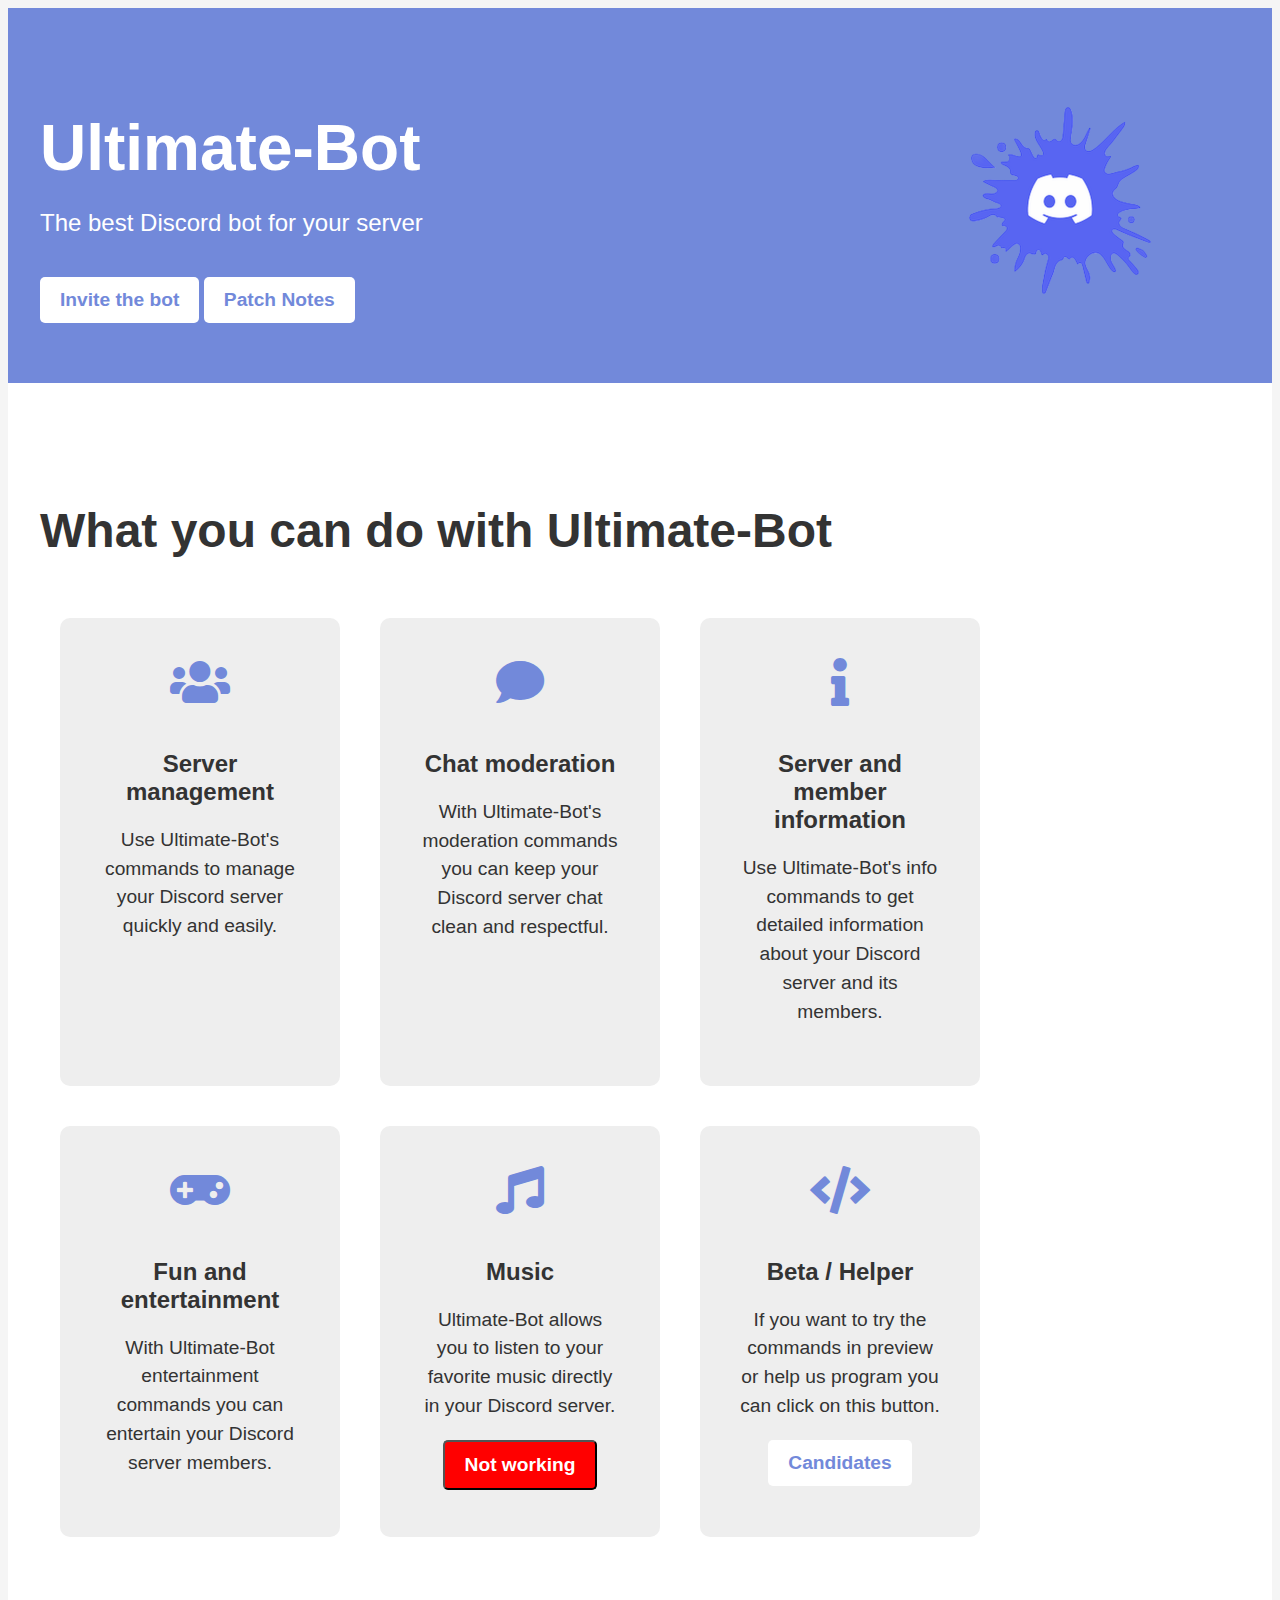
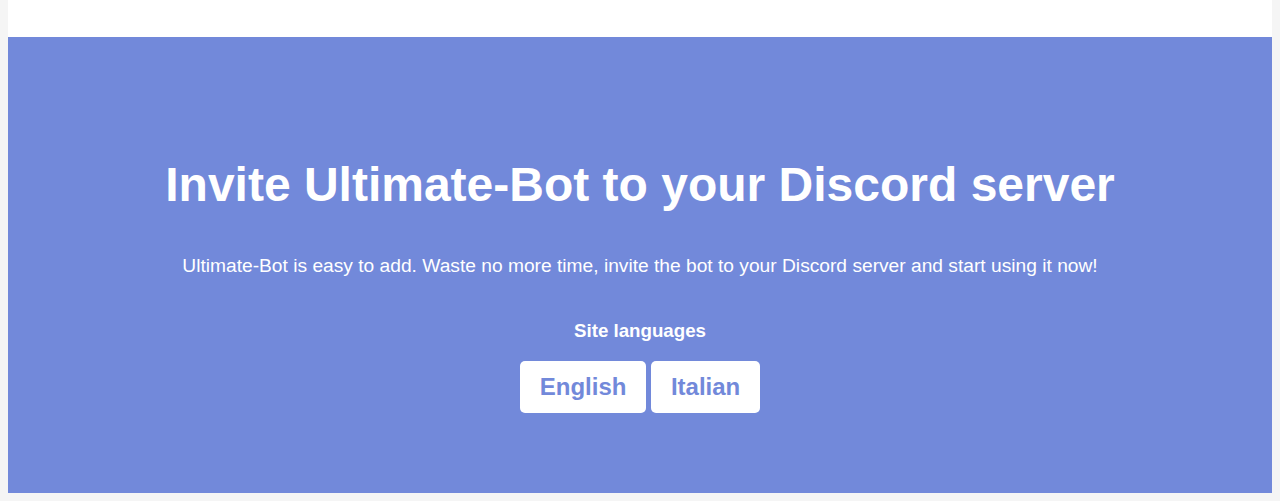
==== site/index.html @ 28844498 "Update index.html" ====
<!DOCTYPE html>
<html>
<head>
	<meta charset="utf-8">
  
  <meta property="og:description" content="Ultimate-Bot Website">
  
	<meta name="viewport" content="width=device-width, initial-scale=1">
  
  <link rel="icon" type="image/png" href="logo.png"/>
	<title> | Ultimate-Bot | 🇬🇧 </title>
  
	<link rel="stylesheet" href="https://cdnjs.cloudflare.com/ajax/libs/font-awesome/5.15.3/css/all.min.css">
	<link rel="stylesheet" href="style.css">
  
</head>
<body>
	<header>
		<div class="container">
			<h1>
        Ultimate-Bot
      </h1>
			<p class="subtitle">The best Discord bot for your server
      <img src="logo.png" class="logo"></img>
      </p>
			<a href="https://discord.com/api/oauth2/authorize?client_id=1009106161104072726&permissions=8&scope=bot%20applications.commands" class="btn btn-primary">Invite the bot</a>
			<a href="update.html" class="btn btn-primary">Patch Notes</a>
		</div>
	</header>

	<section class="features">
		<div class="container">
			<h2>What you can do with Ultimate-Bot</h2>
			<div class="row">
				<div class="col">
					<i class="fas fa-users"></i>
					<h3>Server management</h3>
					<p>Use Ultimate-Bot's commands to manage your Discord server quickly and easily.</p>
				</div>
				<div class="col">
					<i class="fas fa-comment"></i>
					<h3>Chat moderation</h3>
					<p>With Ultimate-Bot's moderation commands you can keep your Discord server chat clean and respectful.</p>
				</div>
				<div class="col">
					<i class="fas fa-info"></i>
					<h3>Server and member information</h3>
					<p>Use Ultimate-Bot's info commands to get detailed information about your Discord server and its members.</p>
				</div>
				<div class="col">
					<i class="fas fa-gamepad"></i>
					<h3>Fun and entertainment</h3>
					<p>With Ultimate-Bot entertainment commands you can entertain your Discord server members.</p>
				</div>
				<div class="col">
					<i class="fas fa-music"></i>
					<h3>Music</h3>
					<p>Ultimate-Bot allows you to listen to your favorite music directly in your Discord server.</p>
          <button>Not working</button>
				</div>
        
        <div class="col">
					<i class="fas fa-code"></i>
					<h3>Beta / Helper</h3>
					<p>If you want to try the commands in preview or help us program you can click on this button.</p>
          <a href="beta.html" class="btn btn-primary">Candidates</a>
				</div>
        
			</div>
		</div>
	</section>

  
<section class="call-to-action">
		<div class="container">
			<h2>Invite Ultimate-Bot to your Discord server</h2>
			<p>Ultimate-Bot is easy to add. Waste no more time, invite the bot to your Discord server and start using it now!</p>

<div style='margin-top:20px;'></div>
<h3>Site languages</h3>
<a href = "index.html" class="btn btn-primary">
English
</a>
<a href = "index-ita.html" class="btn btn-primary">
Italian
</a>
      
    </div>
</section>
---- site/style.css ----
/* Global styles */

body {
	font-family: 'Open Sans', sans-serif;
	background-color: #f5f5f5;
	color: #333;
}

.container {
	max-width: 1200px;
	margin: 0 auto;
	padding: 0 20px;
}

/* Header */

header {
	background-color: #7289DA;
	color: #fff;
	padding: 60px 0;
}
.logo {
  width: 200px;
  float: right;
  margin-right: 80px;
  margin-left: 20px;
  margin-top: -110px;
}

h1 {
	font-size: 4rem;
	margin-bottom: 20px;
}

.subtitle {
	font-size: 1.5rem;
	margin-bottom: 40px;
}

.btn {
	display: inline-block;
	padding: 12px 20px;
	background-color: #fff;
	color: #7289DA;
	font-size: 1.2rem;
	font-weight: 600;
	border-radius: 5px;
	text-decoration: none;
	transition: all 0.3s;
}

.btn:hover {
	background-color: #7289DA;
	color: #fff;
}

/* Features */

.features {
	padding: 80px 0;
	background-color: #fff;
}

.features h2 {
	font-size: 3rem;
	margin-bottom: 40px;
}

.features .row {
	display: flex;
	flex-wrap: wrap;
}

.features .col {
	flex-basis: calc(20% - 40px);
	margin: 20px;
	padding: 40px;
	background-color: #eee;
	border-radius: 10px;
	text-align: center;
	transition: all 0.3s;
}

.features .col:hover {
	box-shadow: 0 0 20px rgba(0, 0, 0, 0.1);
	transform: translateY(-5px);
}

.features i {
	font-size: 3rem;
	margin-bottom: 20px;
	color: #7289DA;
}

.features h3 {
	font-size: 1.5rem;
	margin-bottom: 20px;
}

.features p {
	font-size: 1.2rem;
	line-height: 1.5;
}

/* button */




button {
  background-color: red;
  color: white;
  padding: 12px 20px;
  border-radius: 5px;
  font-weight: 600;
  font-size: 1.2rem;
  transition: all 0.3s;
}


/* Call-to-action */

.call-to-action {
	padding: 80px 0;
	background-color: #7289DA;
	color: #fff;
	text-align: center;
}

.call-to-action h2 {
	font-size: 3rem;
	margin-bottom: 40px;
}

.call-to-action p {
	font-size: 1.2rem;
	line-height: 1.5;
	margin-bottom: 40px;
}

.call-to-action .btn {
	font-size: 1.5rem;
}

.call-to-action .btn:hover {
	background-color: #fff;
	color: #7289DA;
}

@media (max-width: 600px) {
  header {
    flex-direction: column;
    align-items: center;
  }
  
  .logo {
    margin-right: 0;
    margin-top: 10px;
    width: 100px;
  }
  
  h1 {
    font-size: 24px;
    margin-top: 20px;
  }


.features {
	padding: 40px 0;
	background-color: #fff;
}

.features h2 {
	font-size: 1.5rem;
	margin-bottom: 20px;
}

.features .row {
	display: flex;
	flex-wrap: wrap;
}

/* mini box (body) */
.features .col {
	flex-basis: calc(10% - 20px);
	margin: 12px;
	padding: 20px;
	background-color: #eee;
	border-radius: 5px;
	text-align: center;
	transition: all 0.3s;
}
  
/* effetto di quando si clicca */
.features .col:hover {
	box-shadow: 0 0 10px rgba(0, 0, 0, 0.1);
	transform: translateY(-5px);
}

.features i {
	font-size: 1.5rem;
	margin-bottom: 10px;
	color: #7289DA;
}

/* title mini box */
.features h3 {
	font-size: 0.80rem;
	margin-bottom: 10px;
}

/* text mini box */
.features p {
	font-size: 0.75rem;
	line-height: 0.95;
} 
/* bottoni */
.btn {
	display: inline-block;
	padding: 9px 10px;
	background-color: #fff;
	color: #7289DA;
	font-size: 1rem;
	font-weight: 600;
	border-radius: 3px;
	text-decoration: none;
	transition: all 0.3s;
}

button {
  background-color: red;
  color: white;
  padding: 9px 10px;
  border-radius: 3px;
  font-weight: 600;
  font-size: 1rem;
  transition: all 0.3s;
}
  
}
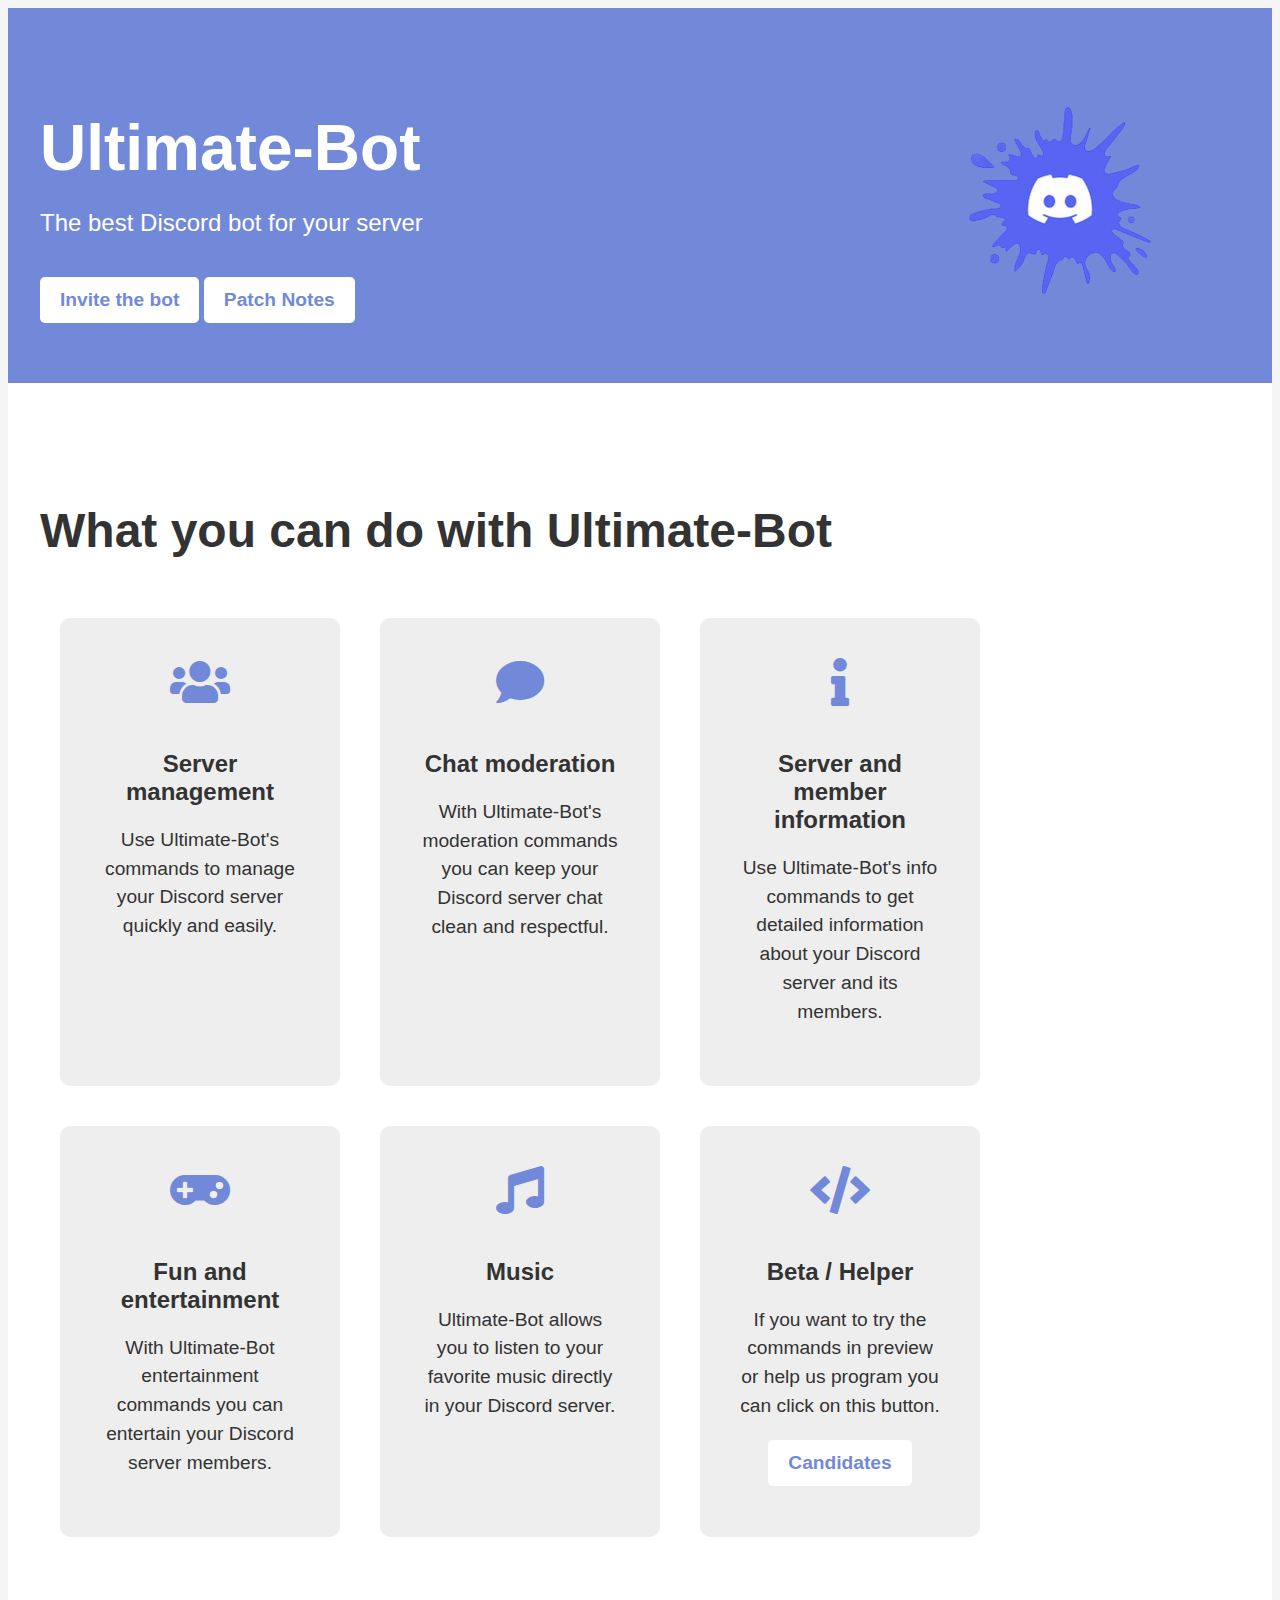
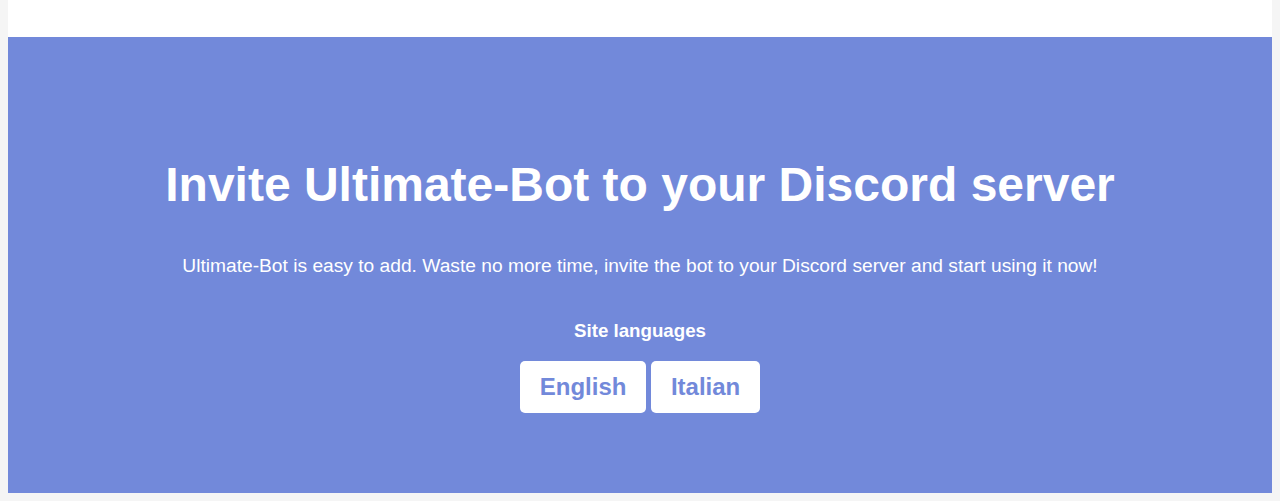
==== commit 28738068: "Site update  🇬🇧" ====
--- a/site/index.html
+++ b/site/index.html
@@ -3,8 +3,8 @@
 <head>
 	<meta charset="utf-8">
   
-  <meta property="og:description" content="Ultimate-Bot Website">
-  
+  <meta property="og:description" content="Ultimate-Bot Website  🇬🇧 ">
+
 	<meta name="viewport" content="width=device-width, initial-scale=1">
   
   <link rel="icon" type="image/png" href="logo.png"/>
@@ -56,7 +56,6 @@
 					<i class="fas fa-music"></i>
 					<h3>Music</h3>
 					<p>Ultimate-Bot allows you to listen to your favorite music directly in your Discord server.</p>
-          <button>Not working</button>
 				</div>
         
         <div class="col">
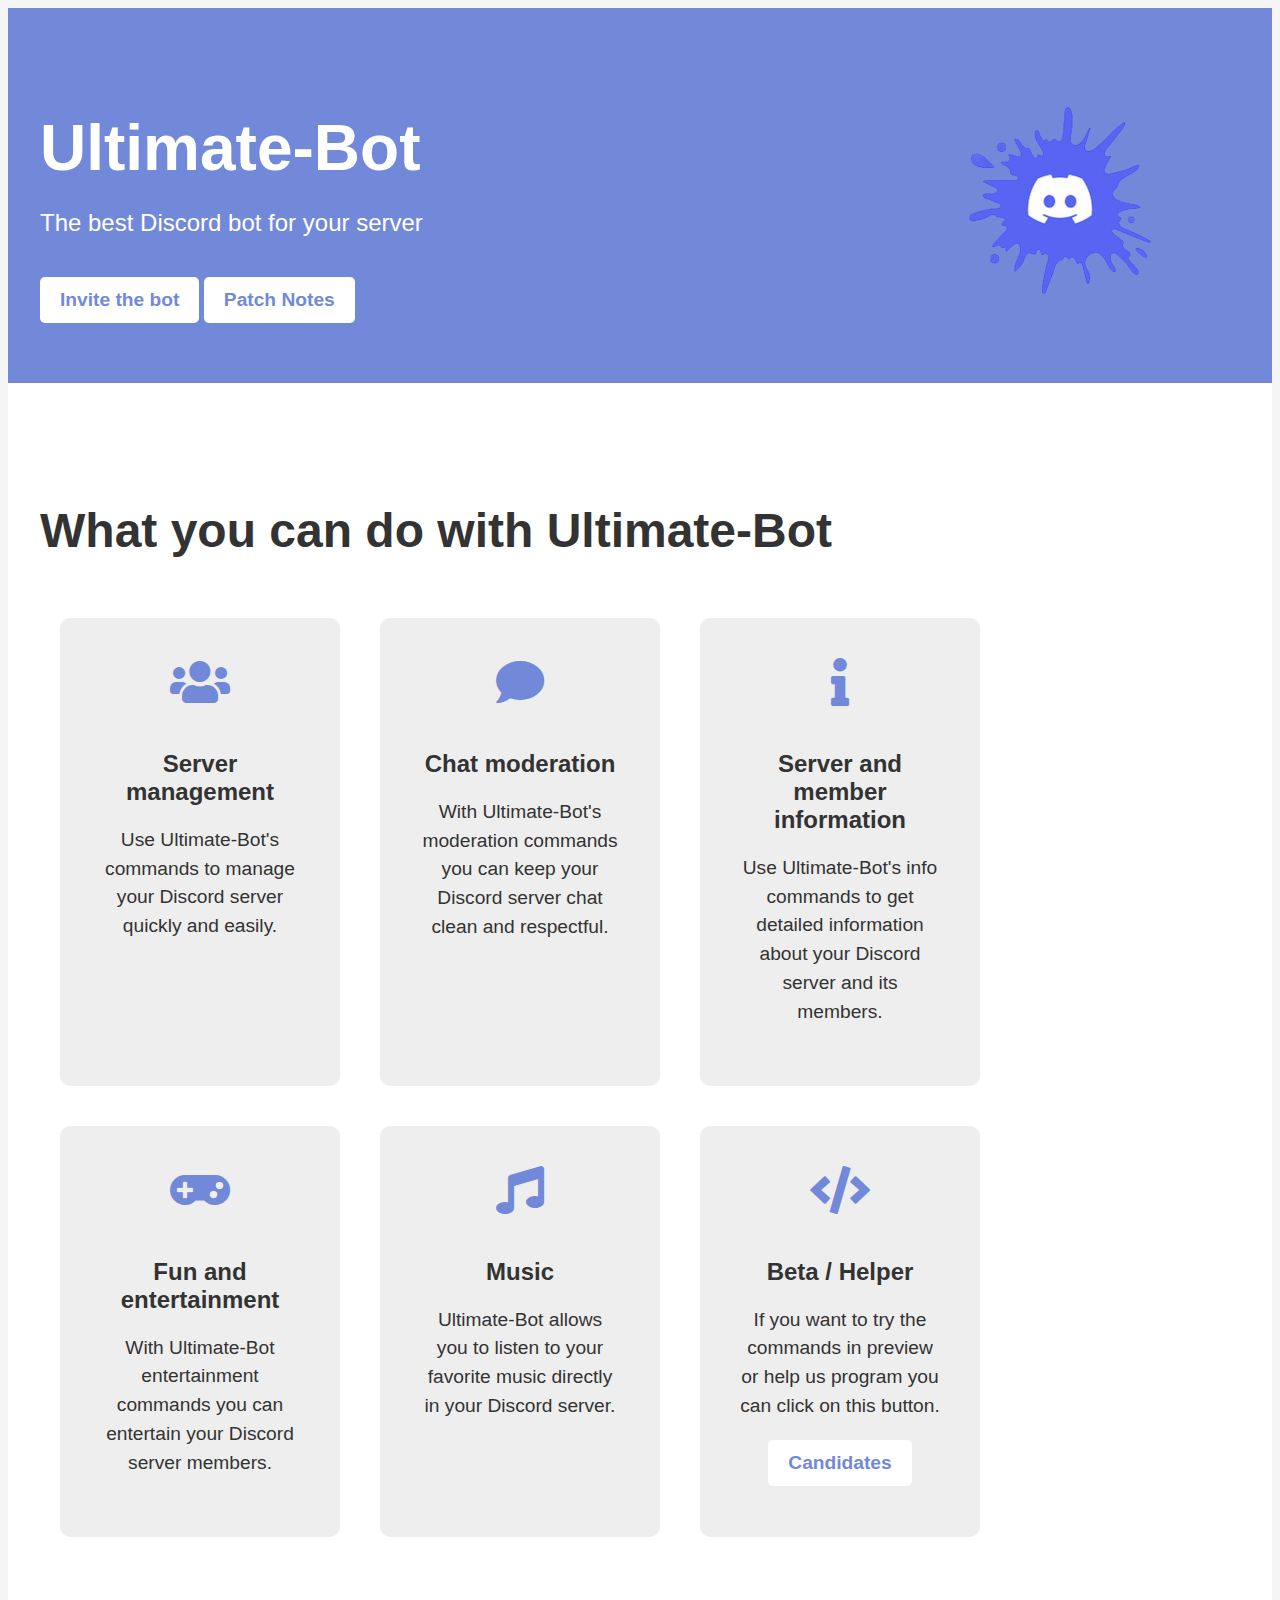
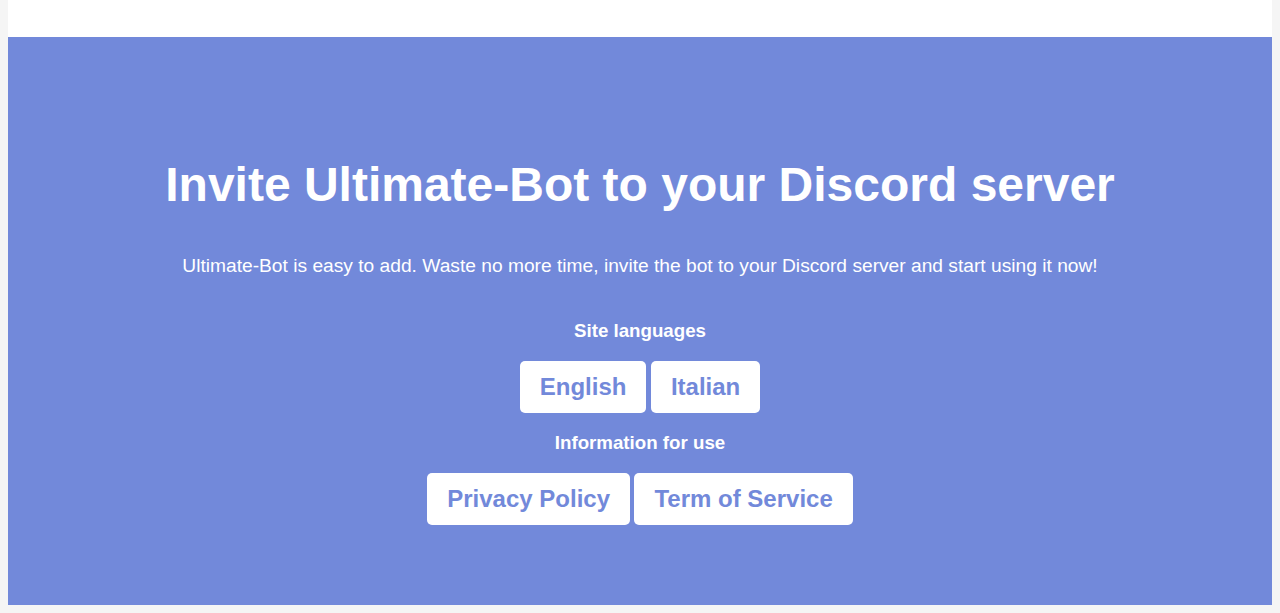
==== commit 240d5ce0: "Update index.html" ====
--- a/site/index.html
+++ b/site/index.html
@@ -83,6 +83,14 @@
 <a href = "index-ita.html" class="btn btn-primary">
 Italian
 </a>
+<div style='margin-top:10px;'></div>
+<h3>Information for use</h3>
+<a href = "privacy_policy.html" class="btn btn-primary">
+Privacy Policy
+</a>
+<a href = "term_service.html" class="btn btn-primary">
+Term of Service
+</a>
       
     </div>
 </section>
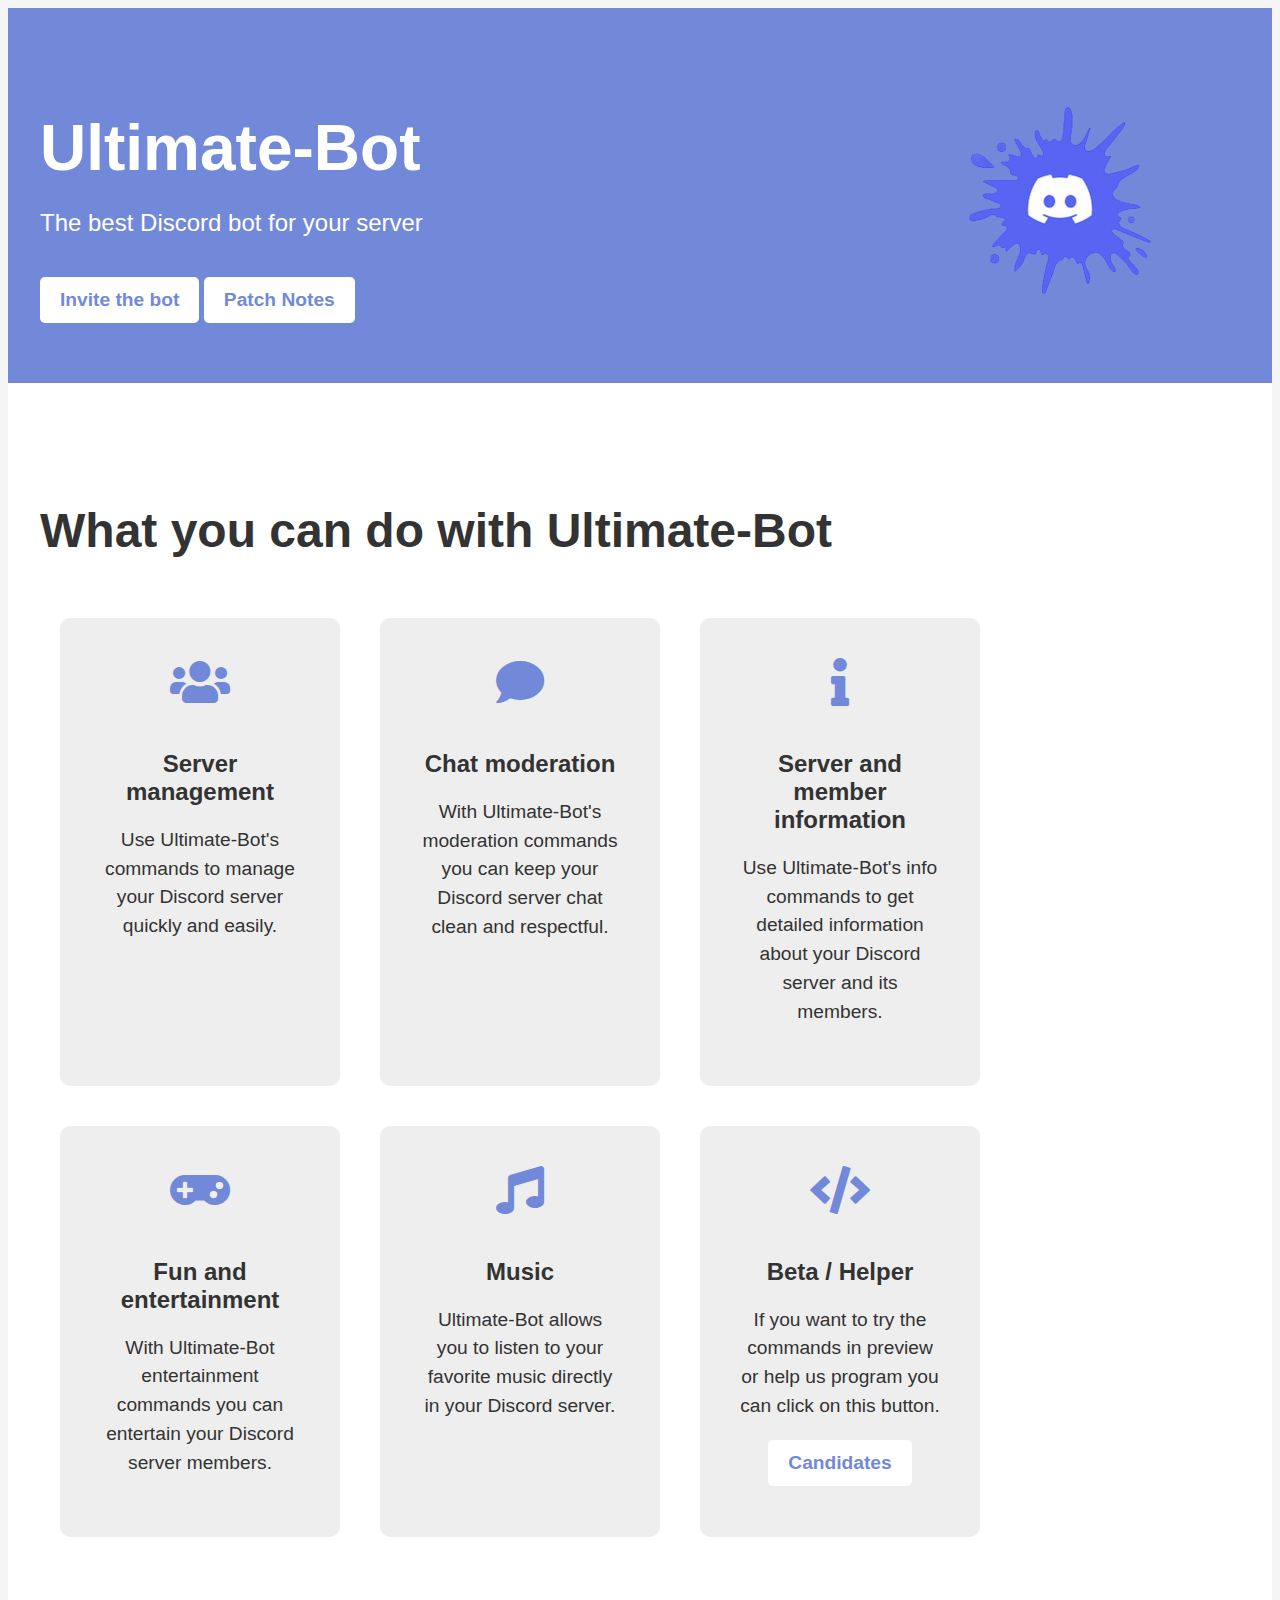
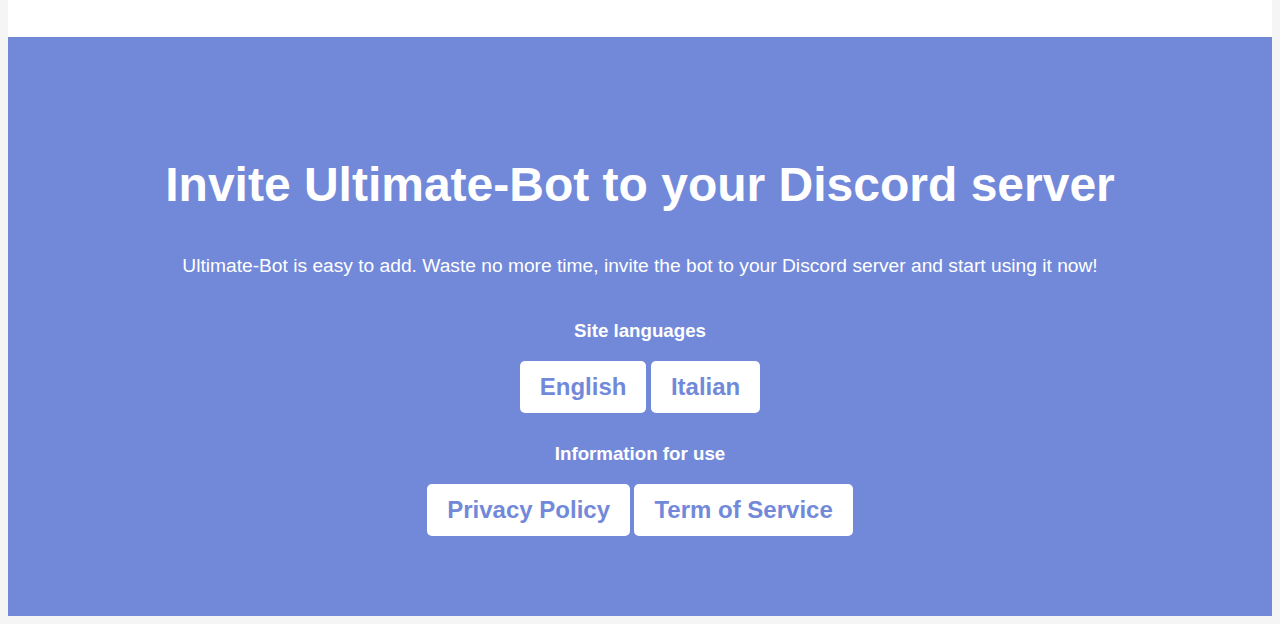
==== commit 9b47a8e9: "Update index.html" ====
--- a/site/index.html
+++ b/site/index.html
@@ -83,7 +83,7 @@
 <a href = "index-ita.html" class="btn btn-primary">
 Italian
 </a>
-<div style='margin-top:10px;'></div>
+<div style='margin-top:30px;'></div>
 <h3>Information for use</h3>
 <a href = "privacy_policy.html" class="btn btn-primary">
 Privacy Policy
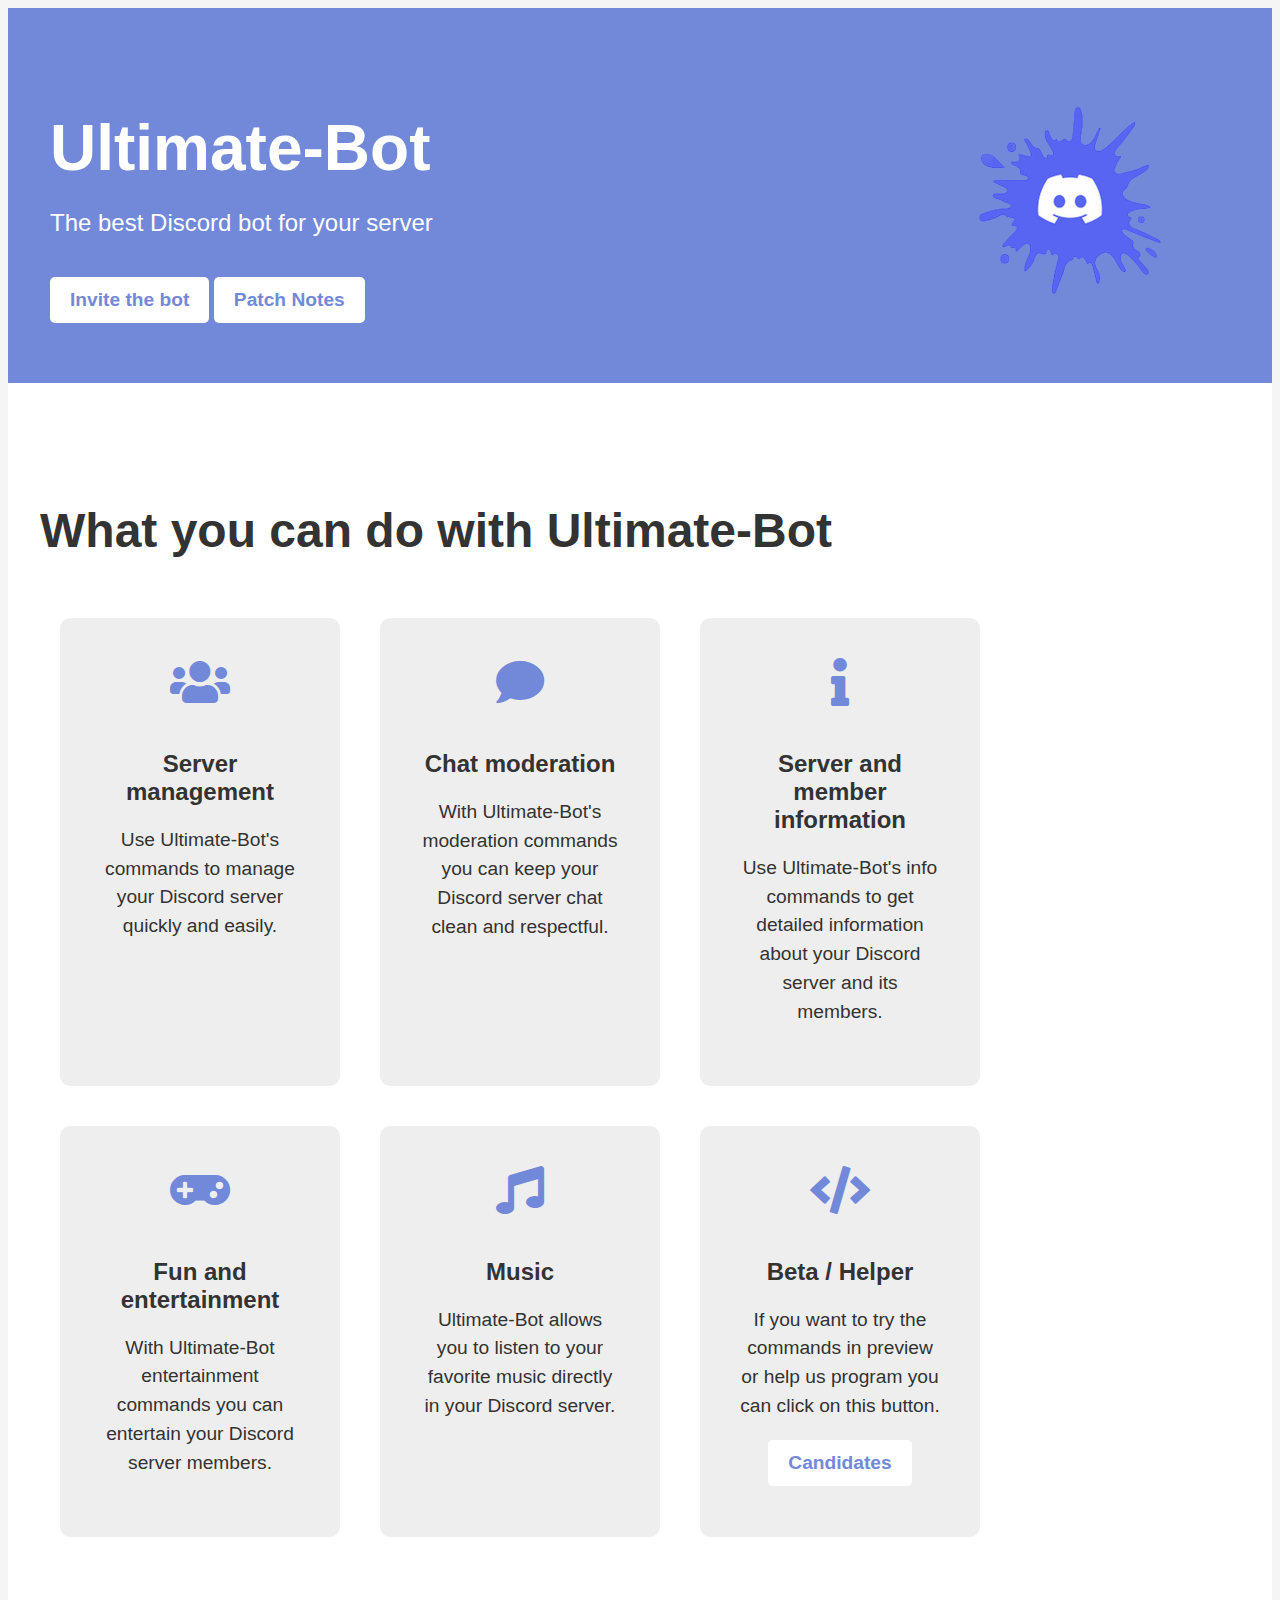
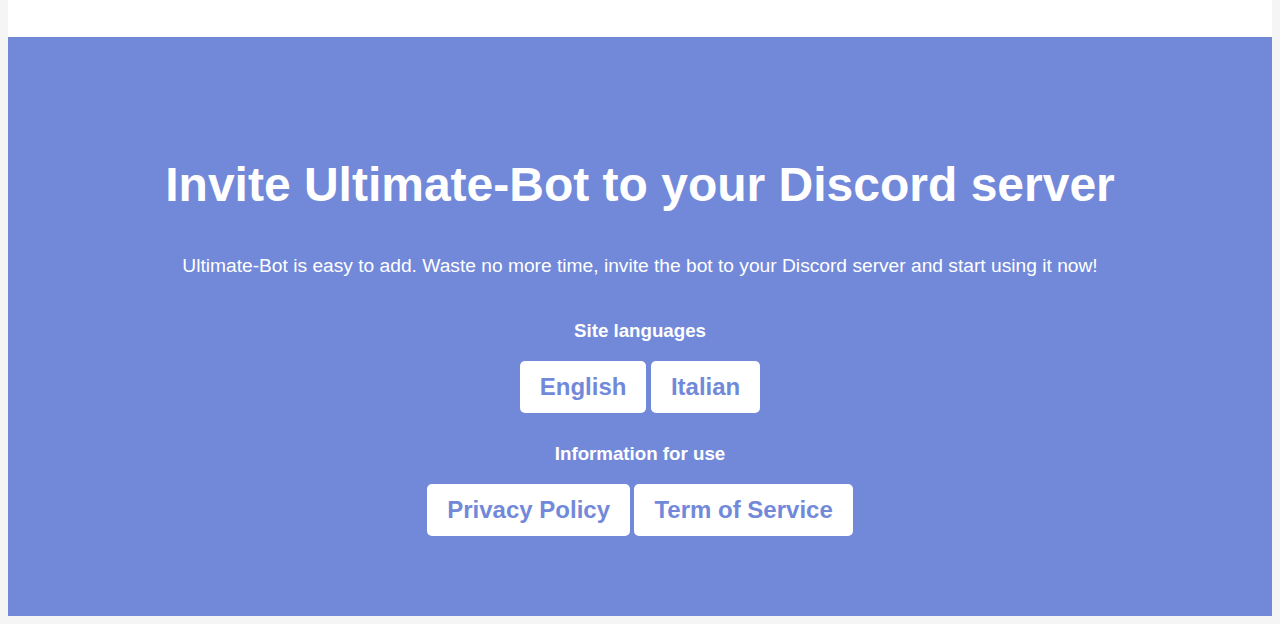
==== commit f0487b62: "Update index.html" ====
--- a/site/index.html
+++ b/site/index.html
@@ -16,7 +16,7 @@
 </head>
 <body>
 	<header>
-		<div class="container">
+		<div class="container" style="position:relative;right:-10px">
 			<h1>
         Ultimate-Bot
       </h1>
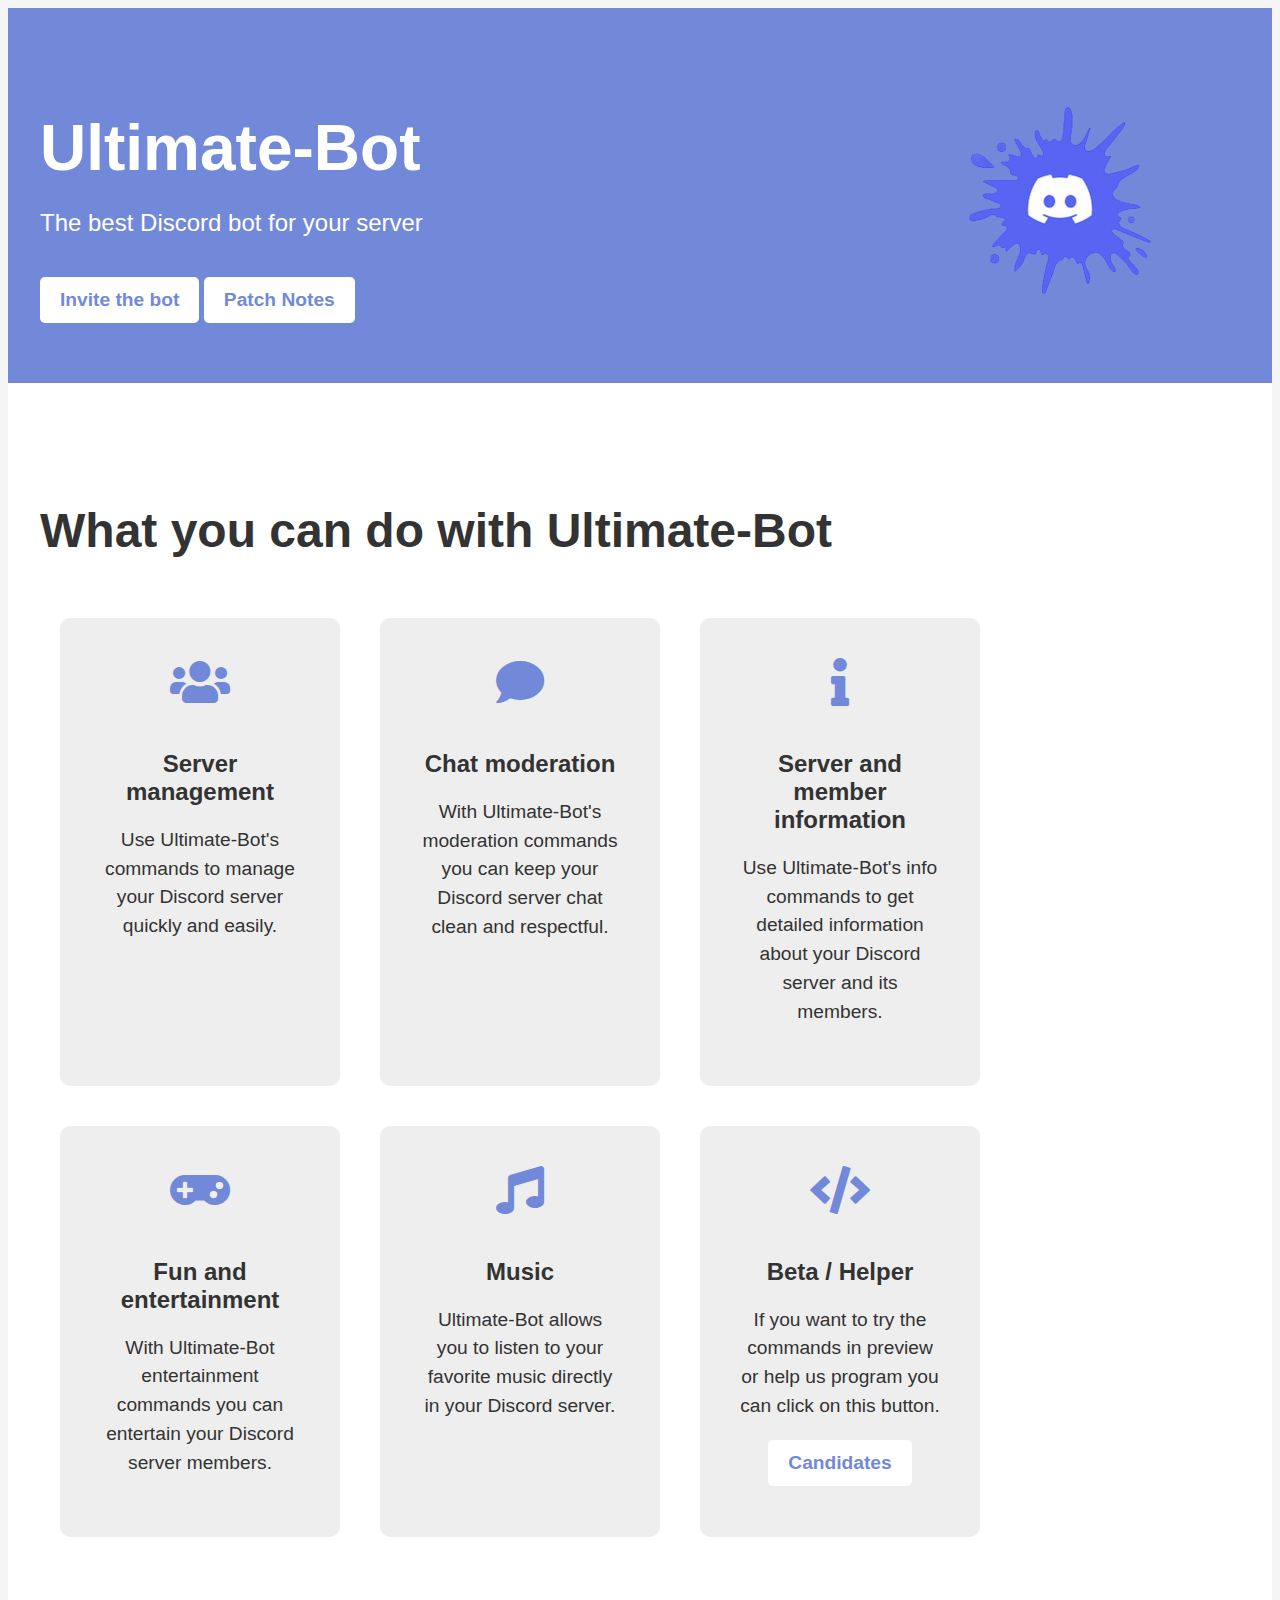
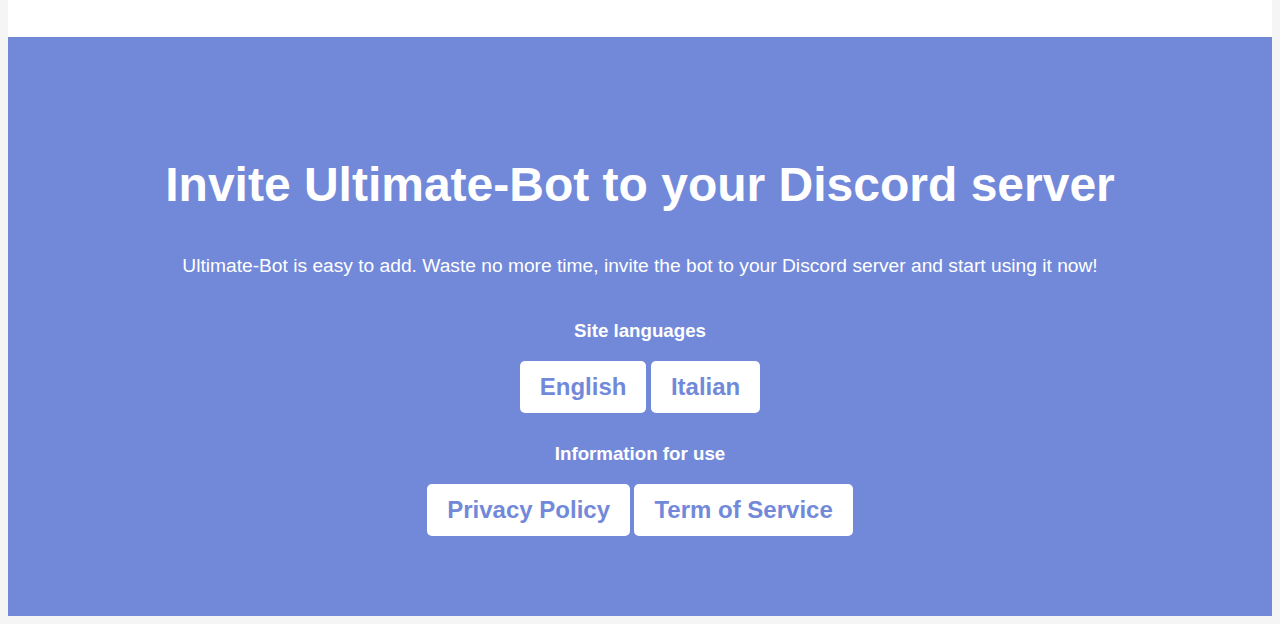
==== commit 7b6eb108: "Update index.html" ====
--- a/site/index.html
+++ b/site/index.html
@@ -16,7 +16,7 @@
 </head>
 <body>
 	<header>
-		<div class="container" style="position:relative;right:-10px">
+		<div class="container">
 			<h1>
         Ultimate-Bot
       </h1>
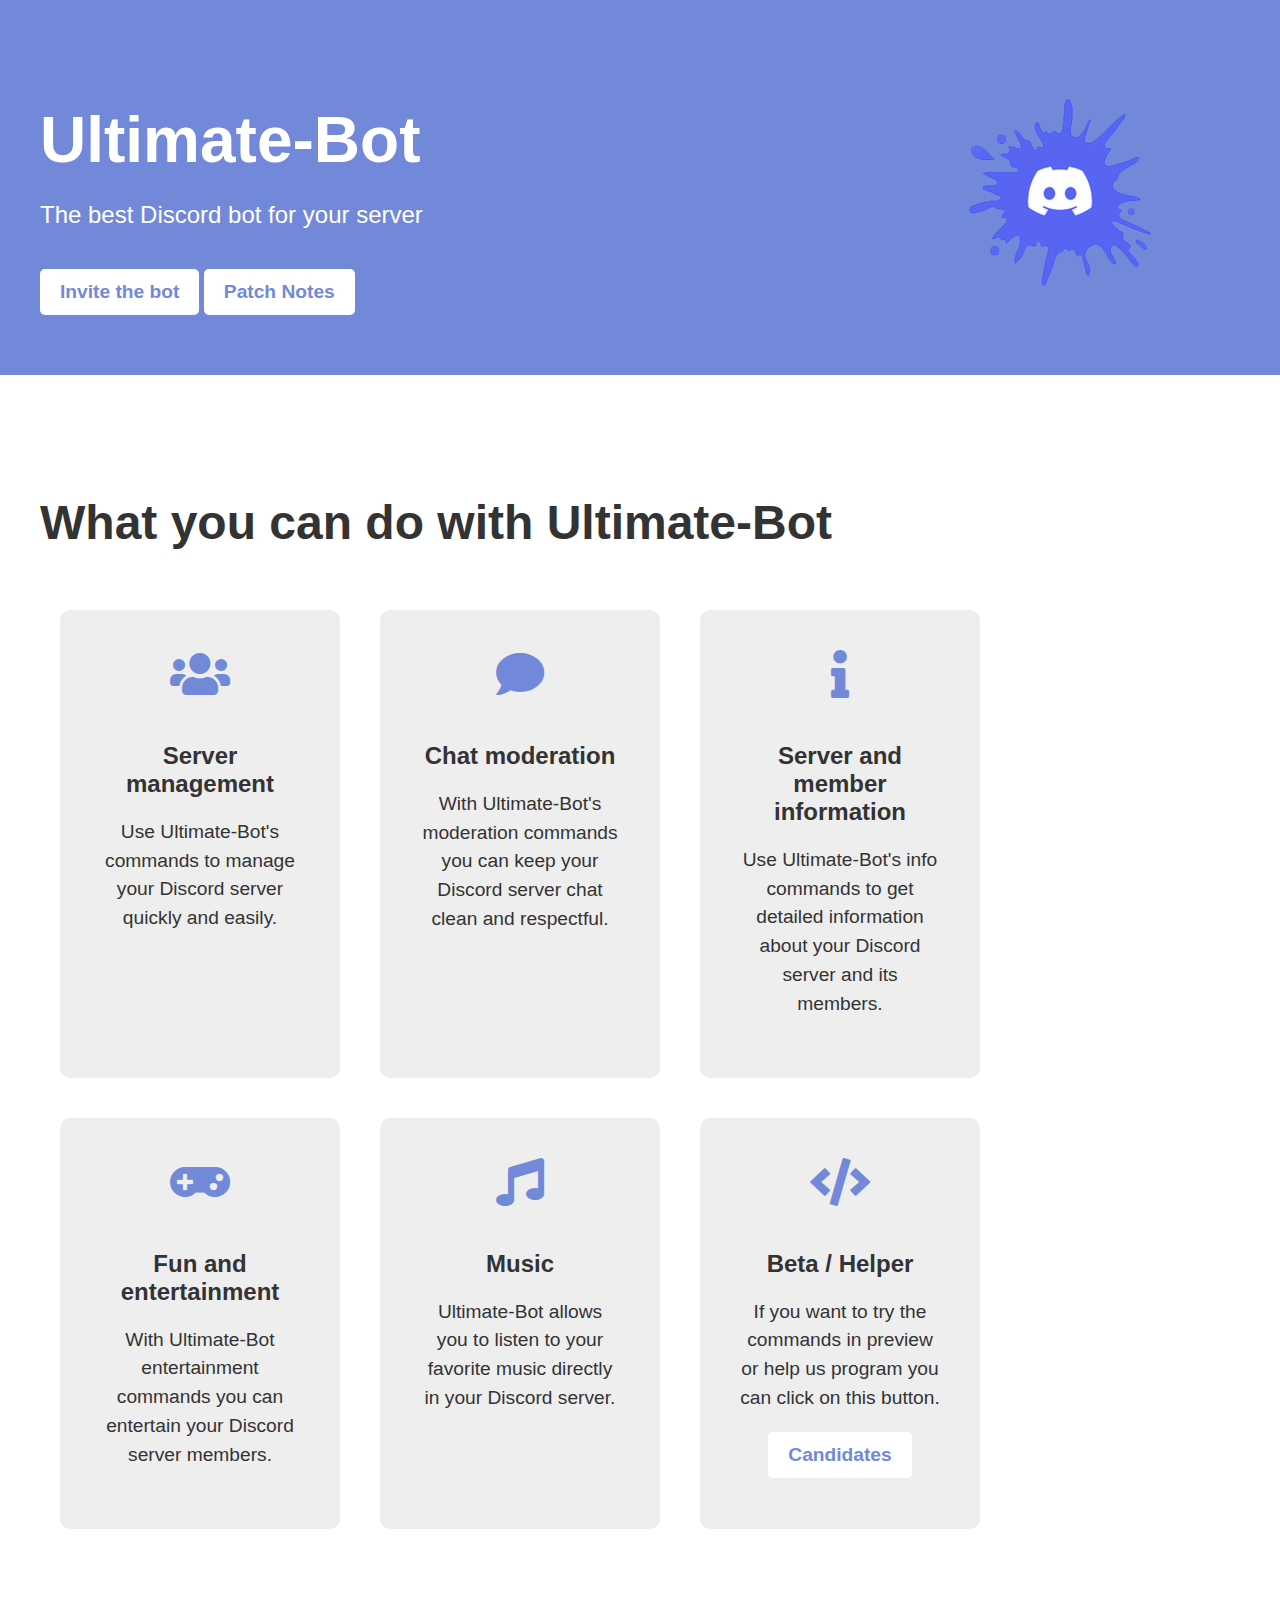
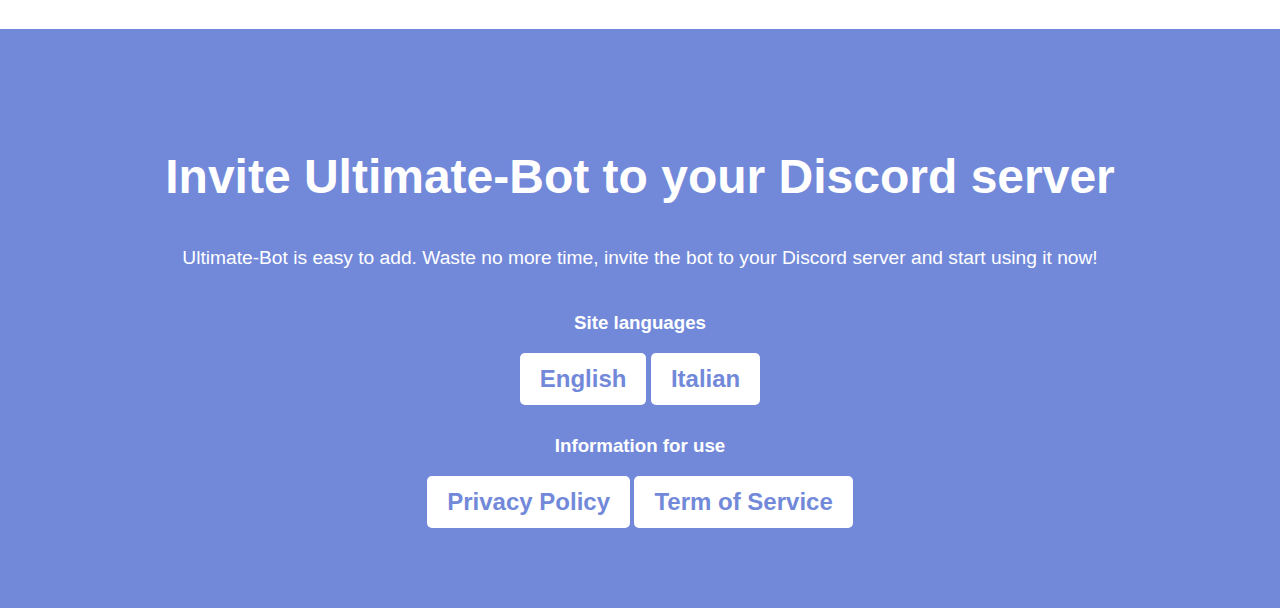
==== commit 09f7fdf6: "Update index.html" ====
--- a/site/index.html
+++ b/site/index.html
@@ -1,79 +1,79 @@
 <!DOCTYPE html>
 <html>
 <head>
-	<meta charset="utf-8">
+    <meta charset="utf-8">
   
-  <meta property="og:description" content="Ultimate-Bot Website  🇬🇧 ">
+  <meta property="og:description" content="Ultimate-Bot Website  🇬🇧, ultimate bot, Ultimate bot, discord bot">
 
-	<meta name="viewport" content="width=device-width, initial-scale=1">
+    <meta name="viewport" content="width=device-width, initial-scale=1">
   
   <link rel="icon" type="image/png" href="logo.png"/>
-	<title> | Ultimate-Bot | 🇬🇧 </title>
+    <title> | Ultimate-Bot | 🇬🇧 </title>
   
-	<link rel="stylesheet" href="https://cdnjs.cloudflare.com/ajax/libs/font-awesome/5.15.3/css/all.min.css">
-	<link rel="stylesheet" href="style.css">
+    <link rel="stylesheet" href="https://cdnjs.cloudflare.com/ajax/libs/font-awesome/5.15.3/css/all.min.css">
+    <link rel="stylesheet" href="style.css">
   
 </head>
 <body>
-	<header>
-		<div class="container">
-			<h1>
+    <header>
+        <div class="container">
+            <h1>
         Ultimate-Bot
       </h1>
-			<p class="subtitle">The best Discord bot for your server
+            <p class="subtitle">The best Discord bot for your server
       <img src="logo.png" class="logo"></img>
       </p>
-			<a href="https://discord.com/api/oauth2/authorize?client_id=1009106161104072726&permissions=8&scope=bot%20applications.commands" class="btn btn-primary">Invite the bot</a>
-			<a href="update.html" class="btn btn-primary">Patch Notes</a>
-		</div>
-	</header>
+            <a href="https://discord.com/api/oauth2/authorize?client_id=1009106161104072726&permissions=8&scope=bot%20applications.commands" class="btn btn-primary">Invite the bot</a>
+            <a href="update.html" class="btn btn-primary">Patch Notes</a>
+        </div>
+    </header>
 
-	<section class="features">
-		<div class="container">
-			<h2>What you can do with Ultimate-Bot</h2>
-			<div class="row">
-				<div class="col">
-					<i class="fas fa-users"></i>
-					<h3>Server management</h3>
-					<p>Use Ultimate-Bot's commands to manage your Discord server quickly and easily.</p>
-				</div>
-				<div class="col">
-					<i class="fas fa-comment"></i>
-					<h3>Chat moderation</h3>
-					<p>With Ultimate-Bot's moderation commands you can keep your Discord server chat clean and respectful.</p>
-				</div>
-				<div class="col">
-					<i class="fas fa-info"></i>
-					<h3>Server and member information</h3>
-					<p>Use Ultimate-Bot's info commands to get detailed information about your Discord server and its members.</p>
-				</div>
-				<div class="col">
-					<i class="fas fa-gamepad"></i>
-					<h3>Fun and entertainment</h3>
-					<p>With Ultimate-Bot entertainment commands you can entertain your Discord server members.</p>
-				</div>
-				<div class="col">
-					<i class="fas fa-music"></i>
-					<h3>Music</h3>
-					<p>Ultimate-Bot allows you to listen to your favorite music directly in your Discord server.</p>
-				</div>
+    <section class="features">
+        <div class="container">
+            <h2>What you can do with Ultimate-Bot</h2>
+            <div class="row">
+                <div class="col">
+                    <i class="fas fa-users"></i>
+                    <h3>Server management</h3>
+                    <p>Use Ultimate-Bot's commands to manage your Discord server quickly and easily.</p>
+                </div>
+                <div class="col">
+                    <i class="fas fa-comment"></i>
+                    <h3>Chat moderation</h3>
+                    <p>With Ultimate-Bot's moderation commands you can keep your Discord server chat clean and respectful.</p>
+                </div>
+                <div class="col">
+                    <i class="fas fa-info"></i>
+                    <h3>Server and member information</h3>
+                    <p>Use Ultimate-Bot's info commands to get detailed information about your Discord server and its members.</p>
+                </div>
+                <div class="col">
+                    <i class="fas fa-gamepad"></i>
+                    <h3>Fun and entertainment</h3>
+                    <p>With Ultimate-Bot entertainment commands you can entertain your Discord server members.</p>
+                </div>
+                <div class="col">
+                    <i class="fas fa-music"></i>
+                    <h3>Music</h3>
+                    <p>Ultimate-Bot allows you to listen to your favorite music directly in your Discord server.</p>
+                </div>
         
         <div class="col">
-					<i class="fas fa-code"></i>
-					<h3>Beta / Helper</h3>
-					<p>If you want to try the commands in preview or help us program you can click on this button.</p>
+                    <i class="fas fa-code"></i>
+                    <h3>Beta / Helper</h3>
+                    <p>If you want to try the commands in preview or help us program you can click on this button.</p>
           <a href="beta.html" class="btn btn-primary">Candidates</a>
-				</div>
+                </div>
         
-			</div>
-		</div>
-	</section>
+            </div>
+        </div>
+    </section>
 
   
 <section class="call-to-action">
-		<div class="container">
-			<h2>Invite Ultimate-Bot to your Discord server</h2>
-			<p>Ultimate-Bot is easy to add. Waste no more time, invite the bot to your Discord server and start using it now!</p>
+        <div class="container">
+            <h2>Invite Ultimate-Bot to your Discord server</h2>
+            <p>Ultimate-Bot is easy to add. Waste no more time, invite the bot to your Discord server and start using it now!</p>
 
 <div style='margin-top:20px;'></div>
 <h3>Site languages</h3>
@@ -94,5 +94,3 @@
       
     </div>
 </section>
-
-    
--- a/site/style.css
+++ b/site/style.css
@@ -2,9 +2,15 @@
 
 body {
 	font-family: 'Open Sans', sans-serif;
-	background-color: #f5f5f5;
+	background-color: #fff;
 	color: #333;
-}
+	margin: 0;
+	padding:0;
+}
+
+::-webkit-scrollbar {
+	display: none;
+  }
 
 .container {
 	max-width: 1200px;
@@ -237,4 +243,4 @@
   transition: all 0.3s;
 }
   
-}+}
